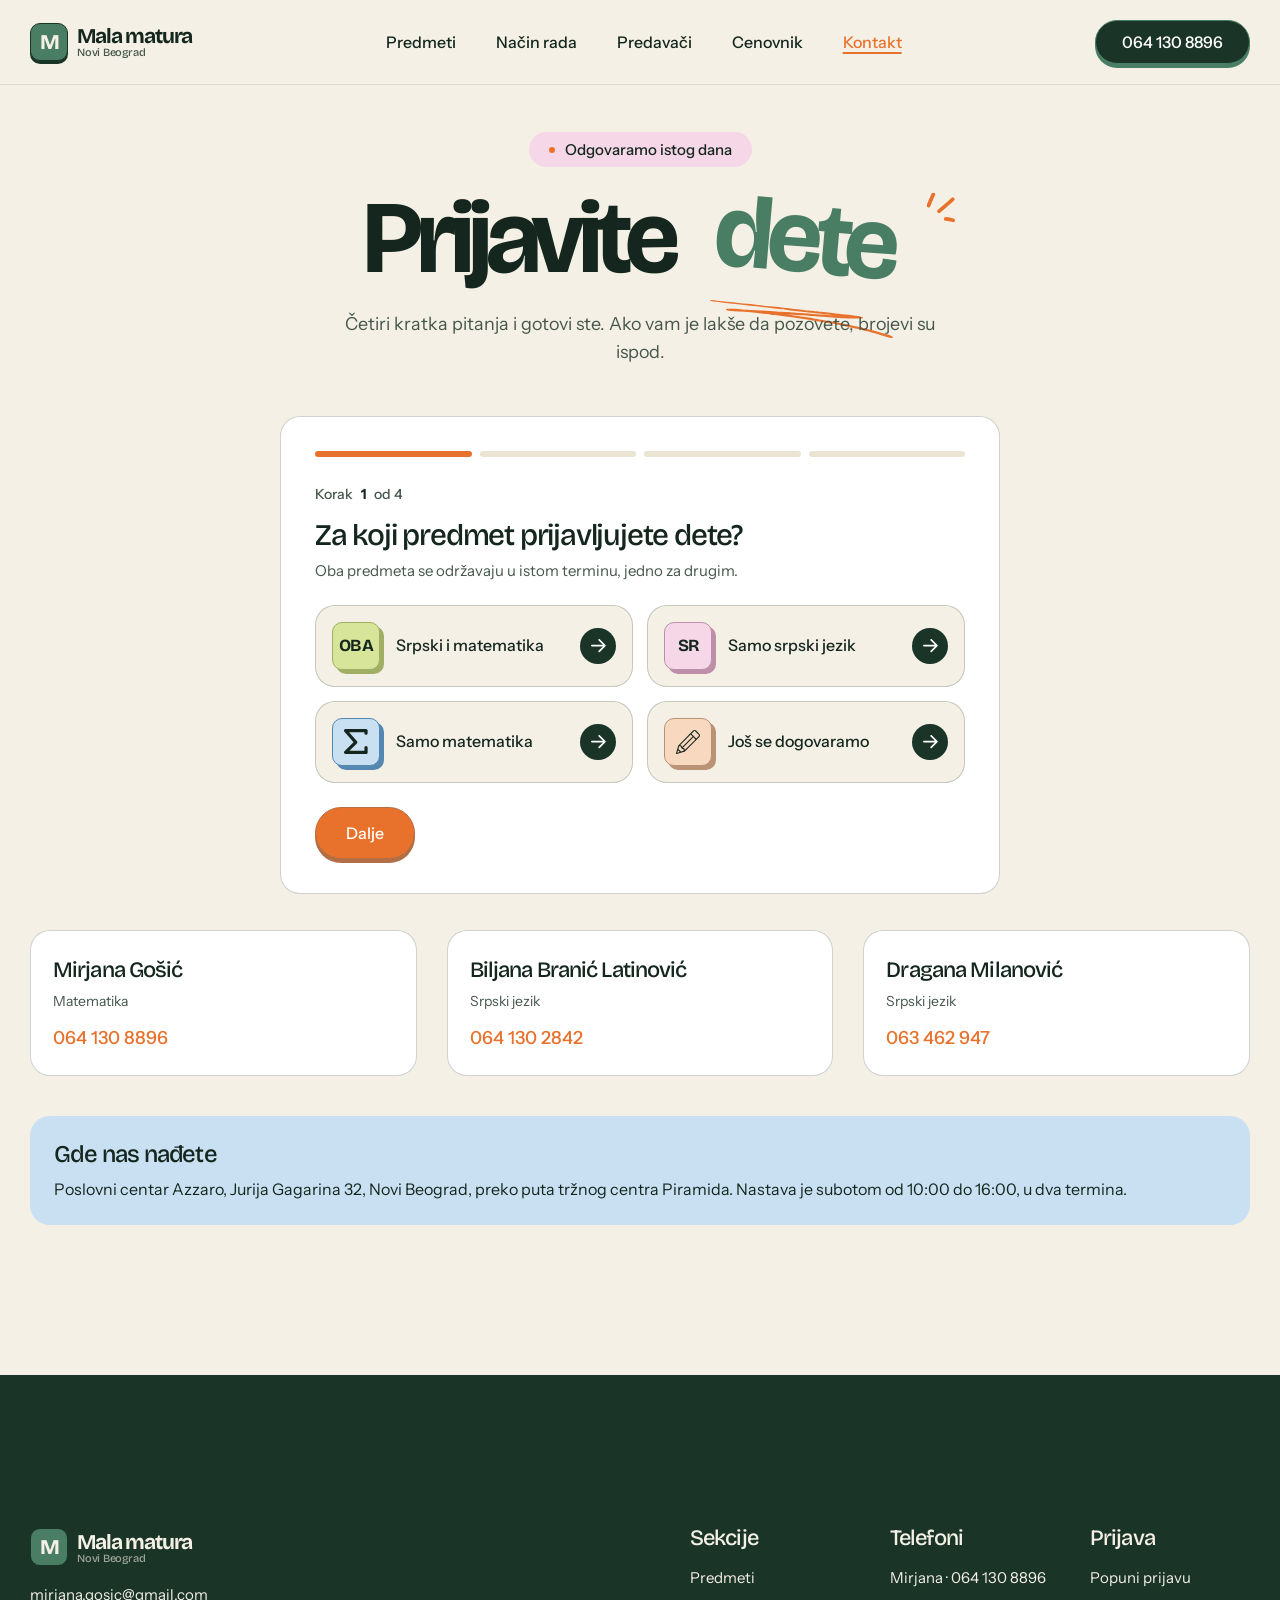
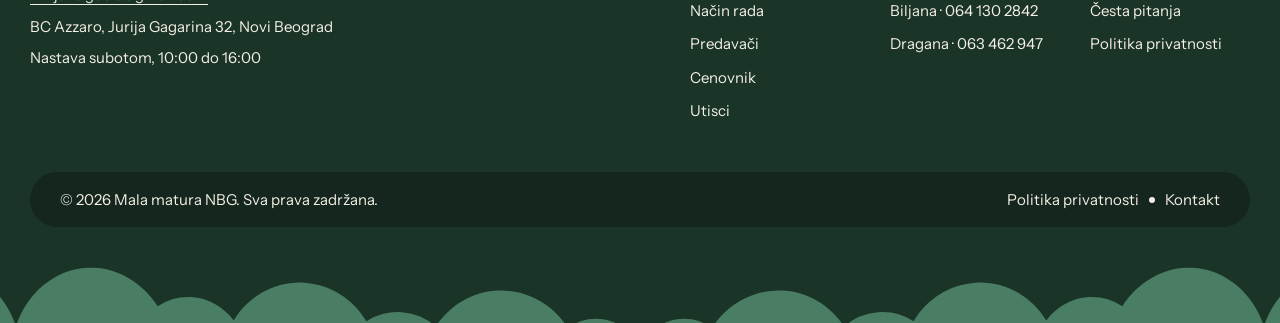
==== kontakt.html @ c83c28b4 "Sajt za pripremnu nastavu Mala matura NBG Pocetna, kontakt sa wizard prijavom i politika privatnosti" ====
<!DOCTYPE html>
<html lang="sr">
<head>
<meta charset="UTF-8">
<meta name="viewport" content="width=device-width, initial-scale=1.0">
<title>Prijava i kontakt | Mala matura NBG</title>
<meta name="description" content="Prijavite dete na pripremnu nastavu za malu maturu na Novom Beogradu. Popunite prijavu za dva minuta ili pozovite profesorke direktno na telefon.">
<link rel="canonical" href="https://malamaturanbg.rs/kontakt.html">
<link rel="preconnect" href="https://fonts.googleapis.com">
<link rel="preconnect" href="https://fonts.gstatic.com" crossorigin>
<link href="https://fonts.googleapis.com/css2?family=Bricolage+Grotesque:opsz,wght@12..96,400..800&family=Instrument+Sans:ital,wght@0,400..700;1,400..700&display=swap" rel="stylesheet">
<link rel="stylesheet" href="styles.css">
</head>
<body>

<a class="skip" href="#glavni">Preskoči na sadržaj</a>

<header class="nav is-solid" id="nav">
  <div class="container nav__inner">
    <a class="nav__logo" href="index.html" aria-label="Mala matura NBG, početna strana">
      <span class="nav__mark" aria-hidden="true">M</span>
      <span class="nav__word">Mala matura<span>Novi Beograd</span></span>
    </a>
    <nav class="nav__links" aria-label="Glavna navigacija">
      <a class="nav__link" href="index.html#predmeti">Predmeti</a>
      <a class="nav__link" href="index.html#nacin-rada">Način rada</a>
      <a class="nav__link" href="index.html#predavaci">Predavači</a>
      <a class="nav__link" href="index.html#cenovnik">Cenovnik</a>
      <a class="nav__link" href="kontakt.html" aria-current="page">Kontakt</a>
    </nav>
    <div class="nav__right">
      <a class="btn btn--dark btn--sm nav__cta" href="tel:+381641308896">064 130 8896</a>
      <button class="nav__burger" id="burger" aria-expanded="false" aria-controls="menu" aria-label="Otvori meni">
        <span></span><span></span>
      </button>
    </div>
  </div>
  <div class="nav__panel" id="menu">
    <a href="index.html#predmeti">Predmeti</a>
    <a href="index.html#nacin-rada">Način rada</a>
    <a href="index.html#predavaci">Predavači</a>
    <a href="index.html#cenovnik">Cenovnik</a>
    <a href="kontakt.html">Kontakt</a>
    <a class="btn btn--primary btn--block" href="tel:+381641308896">Pozovi 064 130 8896</a>
  </div>
</header>
<div class="nav__overlay" id="navOverlay"></div>

<main id="glavni">

<section class="page-head">
  <div class="container">
    <div class="stack gap-20" style="align-items:center;text-align:center">
      <span class="badge reveal"><span class="badge__dot" aria-hidden="true"></span>Odgovaramo istog dana</span>
      <h1 class="headline headline--center reveal" data-d="1">
        <span>Prijavite</span>
        <span class="hl">dete
          <img class="hl__line" src="images/brightpath/deco-underline-swoosh.svg" alt="" aria-hidden="true">
          <img class="hl__spark" src="images/brightpath/deco-sparkle.svg" alt="" aria-hidden="true">
        </span>
      </h1>
      <p class="lead reveal" data-d="2" style="max-width:52ch">Četiri kratka pitanja i gotovi ste. Ako vam je lakše da pozovete, brojevi su ispod.</p>
    </div>
  </div>
</section>

<section class="section" style="padding-top:30px">
  <div class="container">

    <!-- ============ WIZARD ============ -->
    <div class="wizard reveal" id="wizard">
      <div class="wizard__bar" id="wizardBar" role="progressbar" aria-valuemin="1" aria-valuemax="4" aria-valuenow="1" aria-label="Napredak prijave">
        <span class="wizard__dot is-done"></span>
        <span class="wizard__dot"></span>
        <span class="wizard__dot"></span>
        <span class="wizard__dot"></span>
      </div>

      <form id="prijava" novalidate>

        <!-- Korak 1 -->
        <div class="wizard__step is-active" data-step="1">
          <p class="wizard__count">Korak <b>1</b> od 4</p>
          <h2 class="h4 wizard__q">Za koji predmet prijavljujete dete?</h2>
          <p class="wizard__hint">Oba predmeta se održavaju u istom terminu, jedno za drugim.</p>
          <div class="choices">
            <button type="button" class="choice" data-name="predmet" data-value="Srpski i matematika">
              <span class="choice__ico choice__ico--lime" aria-hidden="true"><span class="choice__ico-txt">OBA</span></span>
              <span class="choice__label">Srpski i matematika</span>
              <span class="choice__go" aria-hidden="true"><img src="images/brightpath/icon-arrow-link.svg" alt=""></span>
            </button>
            <button type="button" class="choice" data-name="predmet" data-value="Samo srpski jezik">
              <span class="choice__ico choice__ico--pink" aria-hidden="true"><span class="choice__ico-txt">SR</span></span>
              <span class="choice__label">Samo srpski jezik</span>
              <span class="choice__go" aria-hidden="true"><img src="images/brightpath/icon-arrow-link.svg" alt=""></span>
            </button>
            <button type="button" class="choice" data-name="predmet" data-value="Samo matematika">
              <span class="choice__ico choice__ico--blue" aria-hidden="true"><img src="images/brightpath/icon-program-math.svg" alt=""></span>
              <span class="choice__label">Samo matematika</span>
              <span class="choice__go" aria-hidden="true"><img src="images/brightpath/icon-arrow-link.svg" alt=""></span>
            </button>
            <button type="button" class="choice" data-name="predmet" data-value="Još se dogovaramo">
              <span class="choice__ico choice__ico--peach" aria-hidden="true"><img src="images/brightpath/icon-level-1-starting.svg" alt=""></span>
              <span class="choice__label">Još se dogovaramo</span>
              <span class="choice__go" aria-hidden="true"><img src="images/brightpath/icon-arrow-link.svg" alt=""></span>
            </button>
          </div>
        </div>

        <!-- Korak 2 -->
        <div class="wizard__step" data-step="2">
          <p class="wizard__count">Korak <b>2</b> od 4</p>
          <h2 class="h4 wizard__q">Koji termin vam više odgovara?</h2>
          <p class="wizard__hint">Nastava je subotom u BC Azzaro, Jurija Gagarina 32.</p>
          <div class="choices">
            <button type="button" class="choice" data-name="termin" data-value="Grupa 1, 10:00 do 13:00">
              <span class="choice__ico choice__ico--blue" aria-hidden="true"><img src="images/brightpath/icon-level-1-starting.svg" alt=""></span>
              <span class="choice__label">Grupa 1, 10:00 do 13:00</span>
              <span class="choice__go" aria-hidden="true"><img src="images/brightpath/icon-arrow-link.svg" alt=""></span>
            </button>
            <button type="button" class="choice" data-name="termin" data-value="Grupa 2, 13:00 do 16:00">
              <span class="choice__ico choice__ico--lime" aria-hidden="true"><img src="images/brightpath/icon-level-2-catchingup.svg" alt=""></span>
              <span class="choice__label">Grupa 2, 13:00 do 16:00</span>
              <span class="choice__go" aria-hidden="true"><img src="images/brightpath/icon-arrow-link.svg" alt=""></span>
            </button>
            <button type="button" class="choice" data-name="termin" data-value="Svejedno nam je">
              <span class="choice__ico choice__ico--pink" aria-hidden="true"><img src="images/brightpath/icon-level-3-keepingpace.svg" alt=""></span>
              <span class="choice__label">Svejedno nam je</span>
              <span class="choice__go" aria-hidden="true"><img src="images/brightpath/icon-arrow-link.svg" alt=""></span>
            </button>
            <button type="button" class="choice" data-name="termin" data-value="Želimo da se dogovorimo">
              <span class="choice__ico choice__ico--peach" aria-hidden="true"><img src="images/brightpath/icon-badge-dot.svg" alt=""></span>
              <span class="choice__label">Želimo da se dogovorimo</span>
              <span class="choice__go" aria-hidden="true"><img src="images/brightpath/icon-arrow-link.svg" alt=""></span>
            </button>
          </div>
        </div>

        <!-- Korak 3 -->
        <div class="wizard__step" data-step="3">
          <p class="wizard__count">Korak <b>3</b> od 4</p>
          <h2 class="h4 wizard__q">Koju srednju školu dete cilja?</h2>
          <p class="wizard__hint">Ovo nam pomaže da procenimo koliko poena treba i kojim tempom da radimo.</p>
          <div class="choices">
            <button type="button" class="choice" data-name="cilj" data-value="Filološka ili Matematička gimnazija">
              <span class="choice__ico choice__ico--lime" aria-hidden="true"><img src="images/brightpath/icon-level-4-racingahead.svg" alt=""></span>
              <span class="choice__label">Filološka ili Matematička</span>
              <span class="choice__go" aria-hidden="true"><img src="images/brightpath/icon-arrow-link.svg" alt=""></span>
            </button>
            <button type="button" class="choice" data-name="cilj" data-value="Neka beogradska gimnazija">
              <span class="choice__ico choice__ico--blue" aria-hidden="true"><img src="images/brightpath/icon-level-3-keepingpace.svg" alt=""></span>
              <span class="choice__label">Beogradska gimnazija</span>
              <span class="choice__go" aria-hidden="true"><img src="images/brightpath/icon-arrow-link.svg" alt=""></span>
            </button>
            <button type="button" class="choice" data-name="cilj" data-value="Stručna srednja škola">
              <span class="choice__ico choice__ico--peach" aria-hidden="true"><img src="images/brightpath/icon-level-2-catchingup.svg" alt=""></span>
              <span class="choice__label">Stručna srednja škola</span>
              <span class="choice__go" aria-hidden="true"><img src="images/brightpath/icon-arrow-link.svg" alt=""></span>
            </button>
            <button type="button" class="choice" data-name="cilj" data-value="Još ne znamo">
              <span class="choice__ico choice__ico--pink" aria-hidden="true"><img src="images/brightpath/icon-level-1-starting.svg" alt=""></span>
              <span class="choice__label">Još ne znamo</span>
              <span class="choice__go" aria-hidden="true"><img src="images/brightpath/icon-arrow-link.svg" alt=""></span>
            </button>
          </div>
        </div>

        <!-- Korak 4 -->
        <div class="wizard__step" data-step="4">
          <p class="wizard__count">Korak <b>4</b> od 4</p>
          <h2 class="h4 wizard__q">Vaši podaci</h2>
          <p class="wizard__hint">Javljamo se istog dana, najčešće u toku prepodneva.</p>

          <div class="field" id="f-ime">
            <label for="ime">Ime i prezime roditelja</label>
            <input type="text" id="ime" name="ime" autocomplete="name" placeholder="Npr. Jelena Petrović">
            <span class="field__err">Upišite ime i prezime.</span>
          </div>

          <div class="field" id="f-telefon">
            <label for="telefon">Telefon</label>
            <input type="tel" id="telefon" name="telefon" autocomplete="tel" placeholder="Npr. 064 123 4567">
            <span class="field__err">Upišite broj telefona.</span>
          </div>

          <div class="field" id="f-email">
            <label for="email">Email</label>
            <input type="email" id="email" name="email" autocomplete="email" placeholder="Npr. jelena@primer.rs">
            <span class="field__err">Upišite ispravnu email adresu.</span>
          </div>

          <div class="field">
            <label for="poruka">Poruka (nije obavezno)</label>
            <textarea id="poruka" name="poruka" placeholder="Ime deteta, osnovna škola, pitanja koja imate"></textarea>
          </div>

          <p class="wizard__hint" style="margin:0">Podatke koristimo samo da vam odgovorimo. Više u <a href="privatnost.html" style="color:var(--orange)">politici privatnosti</a>.</p>
        </div>

        <div class="wizard__nav">
          <button type="button" class="wizard__back" id="wizardBack" hidden>&larr; Nazad</button>
          <button type="button" class="btn btn--primary" id="wizardNext">Dalje</button>
          <button type="submit" class="btn btn--primary" id="wizardSubmit" hidden>Pošalji prijavu</button>
        </div>

        <div class="form-alert" id="formAlert" role="alert"></div>
      </form>

      <div class="wizard__done" id="wizardDone" role="status">
        <div class="tick" aria-hidden="true">&#10003;</div>
        <h2 class="h4">Prijava je poslata</h2>
        <p style="max-width:42ch;margin:10px auto 22px">Hvala vam. Javljamo se na broj koji ste ostavili, najčešće isti dan. Ako vam treba brži odgovor, pozovite Mirjanu na 064 130 8896.</p>
        <a class="btn btn--white" href="index.html">Nazad na početnu</a>
      </div>
    </div>

    <!-- ============ TELEFONI ============ -->
    <div class="contact-cards">
      <a class="contact-card reveal" href="tel:+381641308896">
        <span class="contact-card__name">Mirjana Gošić</span>
        <span class="contact-card__role">Matematika</span>
        <span class="contact-card__tel">064 130 8896</span>
      </a>
      <a class="contact-card reveal" data-d="1" href="tel:+381641302842">
        <span class="contact-card__name">Biljana Branić Latinović</span>
        <span class="contact-card__role">Srpski jezik</span>
        <span class="contact-card__tel">064 130 2842</span>
      </a>
      <a class="contact-card reveal" data-d="2" href="tel:+38163462947">
        <span class="contact-card__name">Dragana Milanović</span>
        <span class="contact-card__role">Srpski jezik</span>
        <span class="contact-card__tel">063 462 947</span>
      </a>
    </div>

    <div class="map-note reveal">
      <h2 class="h5">Gde nas nađete</h2>
      <p style="color:var(--ink)">Poslovni centar Azzaro, Jurija Gagarina 32, Novi Beograd, preko puta tržnog centra Piramida. Nastava je subotom od 10:00 do 16:00, u dva termina.</p>
    </div>

  </div>
</section>

</main>

<footer class="footer">
  <div class="container">
    <div class="footer__grid">
      <div class="footer__brand">
        <a class="nav__logo" href="index.html">
          <span class="nav__mark" aria-hidden="true">M</span>
          <span class="nav__word">Mala matura<span>Novi Beograd</span></span>
        </a>
        <div class="footer__meta">
          <a href="mailto:mirjana.gosic@gmail.com">mirjana.gosic@gmail.com</a>
          <span>BC Azzaro, Jurija Gagarina 32, Novi Beograd</span>
          <span>Nastava subotom, 10:00 do 16:00</span>
        </div>
      </div>
      <div class="footer__cols">
        <div class="footer__col">
          <h3>Sekcije</h3>
          <ul>
            <li><a href="index.html#predmeti">Predmeti</a></li>
            <li><a href="index.html#nacin-rada">Način rada</a></li>
            <li><a href="index.html#predavaci">Predavači</a></li>
            <li><a href="index.html#cenovnik">Cenovnik</a></li>
            <li><a href="index.html#utisci">Utisci</a></li>
          </ul>
        </div>
        <div class="footer__col">
          <h3>Telefoni</h3>
          <ul>
            <li><a href="tel:+381641308896">Mirjana &middot; 064 130 8896</a></li>
            <li><a href="tel:+381641302842">Biljana &middot; 064 130 2842</a></li>
            <li><a href="tel:+38163462947">Dragana &middot; 063 462 947</a></li>
          </ul>
        </div>
        <div class="footer__col">
          <h3>Prijava</h3>
          <ul>
            <li><a href="kontakt.html">Popuni prijavu</a></li>
            <li><a href="index.html#pitanja">Česta pitanja</a></li>
            <li><a href="privatnost.html">Politika privatnosti</a></li>
          </ul>
        </div>
      </div>
    </div>
    <div class="footer__bottom">
      <span>&copy; 2026 Mala matura NBG. Sva prava zadržana.</span>
      <span class="footer__legal">
        <a href="privatnost.html">Politika privatnosti</a>
        <span class="footer__dot" aria-hidden="true"></span>
        <a href="kontakt.html">Kontakt</a>
      </span>
    </div>
  </div>
  <div class="edge edge--green footer__edge" aria-hidden="true"></div>
</footer>

<script src="main.js"></script>
</body>
</html>
---- styles.css ----
/* ============================================================
   Mala matura NBG - stilovi
   Dizajn sistem preuzet iz Brightpath (besplatan Framer templejt)
   ============================================================ */

:root{
  /* Paleta */
  --cream:#F4F0E5;
  --cream-2:#EAE4D3;
  --ink:#14261D;
  --ink-2:#1B3428;
  --muted:#45564B;
  --white:#FFFFFF;
  --orange:#E8722C;
  --orange-dark:#B26E45;
  --green:#497E64;
  --pink:#F6D7E8;
  --pink-dark:#BE8FA9;
  --blue:#C9E0F2;
  --blue-dark:#5488B2;
  --lime:#D6E59A;
  --lime-dark:#A0AF64;
  --peach:#F9D8C0;
  --peach-dark:#BA9275;
  --ink-10:rgba(20,38,29,.1);
  --ink-20:rgba(20,38,29,.2);
  --cream-20:rgba(244,240,229,.2);
  --cream-60:rgba(245,241,230,.6);

  /* Tipografija */
  --font-display:"Bricolage Grotesque","Bricolage Grotesque Placeholder",sans-serif;
  --font-body:"Instrument Sans","Instrument Sans Placeholder",sans-serif;

  /* Radijusi */
  --r-sm:10px;
  --r-md:20px;
  --r-pill:100px;

  /* Ritam */
  --section-y:80px;
  --container:1460px;
  --gutter:20px;
  --nav-h:74px;
}

@media (min-width:810px){ :root{ --section-y:100px; --gutter:30px; --nav-h:92px; } }
@media (min-width:1200px){ :root{ --section-y:150px; } }

/* ---------- Reset ---------- */
*,*::before,*::after{box-sizing:border-box}
/* `display` iz nasih pravila ne sme da pregazi hidden atribut */
[hidden]{display:none !important}
html{-webkit-text-size-adjust:100%;overflow-x:clip}
/* Smooth skrol vodi main.js (inercija, kao na inspo sajtu).
   Kada JS nije dostupan, pada nazad na nativni smooth. */
html:not(.js-lenis){scroll-behavior:smooth}
@media (prefers-reduced-motion:reduce){ html{scroll-behavior:auto} }
body{
  margin:0;
  background:var(--cream);
  color:var(--ink);
  font-family:var(--font-body);
  font-size:16px;
  line-height:1.55;
  -webkit-font-smoothing:antialiased;
  -moz-osx-font-smoothing:grayscale;
  overflow-x:hidden;
}
img{max-width:100%;display:block}
a{color:inherit}
h1,h2,h3,h4,h5,h6,p,figure{margin:0}
ul{margin:0;padding:0;list-style:none}
button{font:inherit;color:inherit;border:0;background:none;cursor:pointer}
input,textarea,select{font:inherit;color:inherit}
:focus-visible{outline:3px solid var(--orange);outline-offset:3px;border-radius:4px}

/* ---------- Tipografija ----------
   Veličine po tačkama preloma, iste kao na inspo sajtu:
   telefon do 809px, tablet 810 do 1199px, kompjuter od 1200px */
h1,.h1{
  font-family:var(--font-display);
  font-weight:700;font-size:50px;line-height:1;letter-spacing:-.06em;color:var(--ink);
}
h2,.h2{
  font-family:var(--font-display);
  font-weight:600;font-size:40px;line-height:1.1;letter-spacing:-.08em;color:var(--ink);
}
h3,.h3{
  font-family:var(--font-display);
  font-weight:500;font-size:30px;line-height:1.2;letter-spacing:-.08em;
}
h4,.h4{
  font-family:var(--font-display);
  font-weight:500;font-size:22px;line-height:1.2;letter-spacing:-.04em;
}
h5,.h5{
  font-family:var(--font-display);
  font-weight:500;font-size:20px;line-height:1.2;letter-spacing:-.04em;
}
h6,.h6{
  font-family:var(--font-display);
  font-weight:500;font-size:18px;line-height:1.2;letter-spacing:-.06em;
}
@media (min-width:810px){
  h1,.h1{font-size:62px}
  h2,.h2{font-size:50px}
  h3,.h3{font-size:32px}
  h4,.h4{font-size:24px}
  h5,.h5{font-size:22px}
  h6,.h6{font-size:20px}
}
@media (min-width:1200px){
  h1,.h1{font-size:103px}
  h2,.h2{font-size:82px}
  h3,.h3{font-size:46px}
  h4,.h4{font-size:30px}
  h5,.h5{font-size:24px}
  h6,.h6{font-size:20px}
}
p{color:var(--muted);line-height:1.55}
.lead{font-size:clamp(16px,1.4vw,18px)}
.muted{color:var(--muted)}
.on-dark,.on-dark p,.on-dark h1,.on-dark h2,.on-dark h3,.on-dark h4{color:var(--cream)}
.txt-center{text-align:center}

/* ---------- Layout ---------- */
.container{width:100%;max-width:var(--container);margin-inline:auto;padding-inline:var(--gutter)}
.container--narrow{max-width:1080px}
.section{padding-block:var(--section-y);position:relative;scroll-margin-top:calc(var(--nav-h) + 10px)}
.section--cream2{background:var(--cream-2)}
.section--blue{background:var(--blue);overflow:hidden}
.section--lime{background:var(--lime);overflow:hidden}
.stack{display:flex;flex-direction:column}
.gap-10{gap:10px}.gap-20{gap:20px}.gap-30{gap:30px}.gap-40{gap:40px}.gap-50{gap:50px}

/* ---------- Badge pill ---------- */
.badge{
  display:inline-flex;align-items:center;gap:10px;
  padding:6px 20px;border-radius:var(--r-pill);
  background:var(--pink);
  font-size:15px;font-weight:500;color:var(--ink);
}
.badge--white{background:var(--white)}
.badge--cream{background:var(--cream)}
/* Pilula se skuplja na sirinu teksta kada stoji u koloni levo poravnatoj */
.badge--start{align-self:flex-start;width:auto}
.badge__dot{width:6px;height:6px;border-radius:50%;background:var(--orange);flex:none}

/* ---------- Dugmad (pushable) ---------- */
.btn{
  display:inline-flex;align-items:center;justify-content:center;gap:10px;
  min-height:48px;padding:14px 30px;
  border-radius:var(--r-pill);
  font-size:16px;font-weight:500;line-height:1.4;
  text-decoration:none;
  border:1px solid transparent;
  transition:transform .18s cubic-bezier(.44,0,.56,1),
             box-shadow .18s cubic-bezier(.44,0,.56,1),
             background-color .3s cubic-bezier(.44,0,.56,1),
             color .3s cubic-bezier(.44,0,.56,1);
  will-change:transform;
}
.btn--primary{background:var(--orange);color:var(--white);border-color:var(--orange-dark);box-shadow:0 4px 0 0 var(--orange-dark)}
.btn--white{background:var(--cream);color:var(--ink);border-color:var(--ink-2);box-shadow:0 4px 0 0 var(--ink-2)}
.btn--dark{background:var(--ink-2);color:var(--white);border-color:var(--green);box-shadow:0 4px 0 0 var(--green)}
.btn--green{background:var(--green);color:var(--white);border-color:var(--ink);box-shadow:0 4px 0 0 var(--ink)}
.btn--soft{background:var(--cream-2);color:var(--ink);border-color:var(--ink-2);box-shadow:0 4px 0 0 var(--ink-2)}
.btn:hover{transform:translateY(2px)}
.btn--primary:hover{box-shadow:0 2px 0 0 var(--orange-dark)}
.btn--white:hover,.btn--soft:hover{box-shadow:0 2px 0 0 var(--ink-2)}
.btn--dark:hover{box-shadow:0 2px 0 0 var(--green)}
.btn--green:hover{box-shadow:0 2px 0 0 var(--ink)}
.btn:active{transform:translateY(4px)}
.btn--block{width:100%}
.btn[disabled]{opacity:.55;pointer-events:none}
.btn--sm{min-height:44px;padding:10px 26px}

/* Tekstualni link sa strelicom */
.link-arrow{
  display:inline-flex;align-items:center;gap:6px;
  text-decoration:none;color:var(--muted);
  font-family:var(--font-display);font-weight:500;font-size:20px;letter-spacing:-.05em;
  position:relative;padding-bottom:2px;
}
.link-arrow::after{
  content:"";position:absolute;left:0;right:0;bottom:0;height:1px;background:currentColor;
  transform-origin:left;transform:scaleX(1);transition:transform .35s cubic-bezier(.44,0,.56,1);
}
.link-arrow:hover::after{transform:scaleX(0);transform-origin:right}
.link-arrow img{width:14px;transition:transform .35s cubic-bezier(.44,0,.56,1)}
.link-arrow:hover img{transform:translateX(4px)}

/* ---------- Akcentna (iskrivljena) rec ---------- */
.hl{
  display:inline-block;position:relative;
  color:var(--green);
  transform:rotate(5deg);
  margin-inline:.14em;
  padding-right:.08em;
}
.hl__line{
  position:absolute;left:0;bottom:-.44em;width:100%;height:auto;pointer-events:none;
}
.hl__spark{
  position:absolute;right:-.5em;top:-.06em;width:.3em;height:auto;pointer-events:none;
}
.headline{display:flex;flex-wrap:wrap;align-items:baseline;gap:0 .26em}
.headline--center{justify-content:center;text-align:center}

/* ---------- Nav ---------- */
.nav{
  position:fixed;top:0;left:0;right:0;z-index:60;
  background:transparent;
  transition:background-color .3s ease,box-shadow .3s ease;
}
.nav.is-solid{background:var(--cream);box-shadow:0 1px 0 var(--ink-10)}
.nav__inner{
  display:flex;align-items:center;justify-content:space-between;gap:20px;
  padding-block:14px;
}
.nav__logo{display:inline-flex;align-items:center;gap:9px;text-decoration:none;min-height:44px}
.nav__mark{
  width:34px;height:34px;border-radius:var(--r-sm);
  background:var(--green);color:var(--cream);
  display:grid;place-items:center;
  font-family:var(--font-display);font-weight:800;font-size:19px;letter-spacing:-.06em;
  border:1px solid var(--ink-2);box-shadow:0 3px 0 0 var(--ink-2);
}
.nav__word{font-family:var(--font-display);font-weight:700;font-size:19px;letter-spacing:-.055em;line-height:1.05;color:var(--ink)}
.nav__word span{display:block;font-size:11px;font-weight:500;letter-spacing:-.02em;color:var(--muted)}
.nav__links{display:none}
.nav__link{
  text-decoration:none;font-size:16px;font-weight:500;color:var(--ink);
  text-underline-offset:4px;text-decoration-thickness:2px;
  transition:color .4s cubic-bezier(.44,0,.56,1),text-decoration-color .4s cubic-bezier(.44,0,.56,1);
  text-decoration-line:underline;text-decoration-color:transparent;
}
.nav__link:hover,.nav__link[aria-current="page"]{color:var(--orange);text-decoration-color:var(--orange)}
.nav__right{display:flex;align-items:center;gap:14px}
.nav__cta{display:none}
.nav__burger{
  width:44px;height:44px;border-radius:50%;flex:none;
  background:var(--ink-2);border:1px solid var(--green);box-shadow:0 3px 0 0 var(--green);
  display:flex;flex-direction:column;align-items:center;justify-content:center;gap:6px;
  transition:transform .18s ease,box-shadow .18s ease;
}
.nav__burger:hover{transform:translateY(2px);box-shadow:0 1px 0 0 var(--green)}
.nav__burger span{display:block;width:18px;height:2px;border-radius:2px;background:var(--white);transition:transform .3s cubic-bezier(.44,0,.56,1),opacity .2s ease}
.nav__burger[aria-expanded="true"] span:first-child{transform:translateY(4px) rotate(45deg)}
.nav__burger[aria-expanded="true"] span:last-child{transform:translateY(-4px) rotate(-45deg)}
.nav__panel{
  position:absolute;left:0;right:0;top:100%;
  background:var(--cream);border-top:1px solid var(--ink-10);
  padding:18px var(--gutter) 26px;
  display:flex;flex-direction:column;gap:4px;
  transform:translateY(-8px);opacity:0;visibility:hidden;pointer-events:none;
  transition:opacity .25s ease,transform .25s ease,visibility .25s;
  box-shadow:0 18px 30px -22px rgba(20,38,29,.5);
}
.nav__panel.is-open{opacity:1;visibility:visible;transform:translateY(0);pointer-events:auto}
.nav__panel a{
  display:flex;align-items:center;min-height:48px;
  text-decoration:none;font-size:18px;font-weight:500;color:var(--ink);
  border-bottom:1px solid var(--ink-10);
}
.nav__panel a:last-of-type{border-bottom:0}
.nav__panel .btn{margin-top:14px}
.nav__overlay{
  position:fixed;inset:0;background:rgba(20,38,29,.5);
  opacity:0;visibility:hidden;transition:opacity .25s ease,visibility .25s;z-index:50;
}
.nav__overlay.is-open{opacity:1;visibility:visible}
@media (min-width:1200px){
  .nav__inner{padding-block:20px}
  .nav__links{display:flex;align-items:center;gap:40px}
  .nav__cta{display:inline-flex}
  .nav__burger{display:none}
  .nav__panel{display:none}
  .nav__mark{width:38px;height:38px;font-size:21px}
  .nav__word{font-size:21px}
}

/* ---------- Hero ---------- */
.hero{padding-top:calc(var(--nav-h) + 26px);position:relative;overflow:hidden}
.hero__head{display:flex;flex-direction:column;align-items:center;gap:12px;text-align:center}
.hero__buttons{display:flex;flex-wrap:wrap;justify-content:center;gap:20px;margin-top:26px}
.hero__collage{
  margin-top:40px;
  display:grid;grid-template-columns:repeat(2,1fr);gap:24px;align-items:center;justify-items:center;
  position:relative;
}
.hero__fig{position:relative;border-radius:var(--r-md);min-width:0}
.hero__fig img{border-radius:var(--r-md);width:100%;height:auto;object-fit:cover}
.hero__fig--main{grid-column:span 2;max-width:240px;transform:rotate(-4deg)}
.hero__fig--left{max-width:150px;transform:rotate(-5deg);justify-self:center}
.hero__fig--right{max-width:150px;transform:rotate(5deg);justify-self:center}
.hero__deco{display:none;position:absolute;width:74px;height:auto;pointer-events:none;user-select:none}
.hero__deco--a{left:-34px;bottom:14px}
.hero__deco--b{right:-30px;top:-28px;transform:rotate(4deg)}

/* Ticker prolazi IZA slika, kao na inspo sajtu */
.hero__media{position:relative}
.hero__collage{position:relative;z-index:2}
.hero__ticker{
  position:absolute;top:50%;left:-8%;right:-8%;z-index:0;
  transform:translateY(-50%) rotate(-4deg);
  pointer-events:none;user-select:none;
}

.hero__fig--main{order:-1}

@media (min-width:810px){
  .hero__deco{display:block}
  .hero__collage{grid-template-columns:1fr 1.6fr 1fr;gap:30px;margin-top:60px;align-items:center}
  .hero__fig--main{grid-column:auto;max-width:370px;order:0}
  .hero__fig--left{max-width:180px;justify-self:start;margin-top:90px}
  .hero__fig--right{max-width:180px;justify-self:end;margin-bottom:90px}
}
@media (min-width:1200px){
  .hero{padding-top:calc(var(--nav-h) + 54px)}
  .hero__collage{margin-top:40px}
}

/* Ticker (vijugava traka sa tekstom) */
.ticker{width:100%}
.ticker svg{display:block;width:100%;height:auto;overflow:visible}
.ticker__band{fill:none;stroke:var(--green);stroke-width:38;stroke-linecap:round;stroke-linejoin:round}
.ticker text{
  font-family:var(--font-display);font-size:19px;font-weight:500;letter-spacing:.5px;
  fill:var(--cream);
}
@media (max-width:809.98px){
  .ticker__band{stroke-width:46}
  .ticker text{font-size:23px}
}

/* Traka sa cik-cak ivicom */
.edge{height:56px;width:100%;background-repeat:repeat-x;background-position:center top;background-size:1248px auto}
.edge--cream2{background-image:url("images/brightpath/deco-edge-gray.svg")}
.edge--green{background-image:url("images/brightpath/deco-edge-green.svg")}

/* ---------- Sekcijski naslov ---------- */
.sec-head{display:flex;flex-direction:column;gap:20px}
@media (min-width:810px){
  .sec-head--row{flex-direction:row;align-items:center;justify-content:space-between;gap:30px}
}

/* ---------- Predmeti ---------- */
.subjects{display:grid;gap:20px;margin-top:40px}
@media (min-width:810px){ .subjects{grid-template-columns:1fr 1fr;gap:30px} }
.subject{
  display:grid;gap:22px;padding:20px;border-radius:16px;
  text-decoration:none;color:var(--ink);
  transition:transform .3s cubic-bezier(.44,0,.56,1);
}
.subject:hover{transform:translateY(-6px)}
.subject--blue{background:var(--blue)}
.subject--pink{background:var(--pink)}
.subject__icon{
  width:72px;aspect-ratio:1;border-radius:14px;
  padding:2px 0 0 2px;
}
.subject--blue .subject__icon{background:var(--blue-dark)}
.subject--pink .subject__icon{background:var(--pink-dark)}
.subject__icon-bg{
  width:66px;aspect-ratio:1;border-radius:12px;display:grid;place-items:center;
}
.subject--blue .subject__icon-bg{background:var(--blue)}
.subject--pink .subject__icon-bg{background:var(--pink)}
.subject__icon-bg img{width:32px;height:auto}
.subject__icon-txt{
  font-family:var(--font-display);font-weight:700;font-size:26px;
  letter-spacing:-.05em;line-height:1;color:var(--ink);
}
.subject__media{border-radius:var(--r-sm);overflow:hidden}
.subject__media img{width:100%;aspect-ratio:1.53;object-fit:cover;transition:transform .5s cubic-bezier(.44,0,.56,1)}
.subject:hover .subject__media img{transform:scale(1.05)}
/* Na telefonu slika ide iznad teksta, kao na inspo sajtu */
.subject__media{order:0}
.subject > div:first-child{order:1}
@media (min-width:1200px){
  .subject__media{order:1}
  .subject > div:first-child{order:0}
}
.subject__body{display:flex;flex-direction:column;gap:6px;padding-top:14px}
.subject__meta{display:flex;flex-wrap:wrap;gap:8px;margin-top:12px}
.chip{
  display:inline-flex;align-items:center;
  padding:6px 14px;border-radius:var(--r-pill);
  background:var(--cream);font-size:14px;font-weight:500;color:var(--ink);
}
@media (min-width:1200px){
  .subject{grid-template-columns:1fr 1fr;gap:30px;align-items:start}
  .subject__body{padding-top:40px}
}

/* ---------- Rezultati ---------- */
.stats{display:grid;gap:30px;margin-top:40px}
@media (min-width:1200px){ .stats{grid-template-columns:1fr 1fr;gap:0} }
.stats__panel{
  background:var(--ink-2);border-radius:var(--r-md);
  padding:20px;display:flex;flex-direction:column;gap:30px;
}
.stat{
  display:flex;align-items:center;justify-content:space-between;gap:20px;
  padding-bottom:6px;border-bottom:1px solid rgba(255,255,255,.1);
}
.stat__num{
  font-family:var(--font-display);font-weight:600;
  font-size:clamp(34px,6vw,62px);line-height:1;letter-spacing:-.07em;color:var(--cream);
}
.stat__label{font-size:15px;color:var(--cream);text-align:right;max-width:16ch}
.stat--flip{flex-direction:row-reverse}
.stat--flip .stat__label{text-align:left}
.stats__note{
  display:flex;align-items:center;gap:14px;
  background:var(--ink);border-radius:50px;padding:12px 20px;max-width:440px;
}
.stats__note p{color:var(--cream);font-size:15px;margin:0}
.stats__figure{border-radius:var(--r-md);overflow:hidden;transform:rotate(5deg);position:relative;z-index:0}
.stats__figure img{width:100%;height:100%;object-fit:cover;min-height:260px}
@media (min-width:810px){ .stats__panel{padding:30px;gap:50px} }
@media (min-width:1200px){
  .stats{align-items:center}
  .stats__panel{padding:40px;gap:80px;position:relative;z-index:2}
  /* Slika ide iza zelene kartice, kao na inspo sajtu */
  .stats__figure{margin-left:-90px;margin-top:-30px;margin-bottom:-50px}
}

/* ---------- Nacin rada ---------- */
.how{display:grid;gap:40px;align-items:start}
@media (min-width:1200px){ .how{grid-template-columns:1fr 1fr;gap:100px} }
.how__media{border-radius:var(--r-md);overflow:hidden;margin-top:30px}
.how__media img{width:100%;aspect-ratio:1.78;object-fit:cover}
.steps{display:flex;flex-direction:column;gap:24px}
.step{
  display:flex;gap:20px;padding:20px;
  background:var(--white);border:1px solid var(--ink-20);border-radius:var(--r-md);
}
.step:nth-child(odd){transform:rotate(-2deg)}
.step:nth-child(even){transform:rotate(2deg)}
.step__num{
  flex:none;align-self:flex-start;
  width:40px;height:40px;border-radius:var(--r-sm);
  display:grid;place-items:center;
  font-size:15px;font-weight:500;
}
.step:nth-child(1) .step__num{background:var(--blue);border:1px solid var(--blue-dark);box-shadow:4px 4px 0 0 var(--blue-dark)}
.step:nth-child(2) .step__num{background:var(--lime);border:1px solid var(--lime-dark);box-shadow:4px 4px 0 0 var(--lime-dark)}
.step:nth-child(3) .step__num{background:var(--pink);border:1px solid var(--pink-dark);box-shadow:4px 4px 0 0 var(--pink-dark)}
.step:nth-child(4) .step__num{background:var(--peach);border:1px solid var(--peach-dark);box-shadow:4px 4px 0 0 var(--peach-dark)}
.step__body{display:flex;flex-direction:column;gap:6px}
.step__top{display:flex;flex-wrap:wrap;align-items:center;gap:6px}
.step__tag{font-style:italic;font-size:15px;color:var(--muted)}
@media (min-width:810px){ .step{padding:30px;gap:30px} .step__num{width:48px;height:48px} }

.facts{
  background:var(--pink);border-radius:var(--r-md);
  padding:20px;display:grid;gap:20px;margin-top:30px;
}
@media (min-width:810px){ .facts{grid-template-columns:1fr 1fr;padding:30px;gap:30px} }
@media (min-width:1200px){ .facts{grid-template-columns:repeat(4,1fr);padding:30px 50px} }
.fact{display:flex;gap:10px}
.fact img{width:18px;height:18px;flex:none;margin-top:3px}
.fact h3{font-family:var(--font-display);font-weight:500;font-size:19px;letter-spacing:-.05em;line-height:1.2}
.fact p{font-size:15px;margin-top:4px}

/* ---------- Predavaci ---------- */
.team{display:grid;gap:20px;margin-top:40px}
@media (min-width:810px){ .team{grid-template-columns:repeat(2,1fr);gap:30px} }
@media (min-width:1200px){ .team{grid-template-columns:repeat(3,1fr)} }
.teacher{
  border-radius:var(--r-md);padding:20px 10px;
  display:flex;flex-direction:column;
}
.teacher--green{background:var(--green)}
.teacher--lime{background:var(--lime)}
.teacher--pink{background:var(--pink)}
.teacher__head{padding-inline:10px;display:flex;flex-direction:column;gap:4px}
.teacher--green .teacher__head h3,.teacher--green .teacher__head p{color:var(--cream)}
.teacher__role{font-size:15px}
.teacher__photo{
  margin-top:20px;border-radius:var(--r-sm);overflow:hidden;background:var(--cream);
  aspect-ratio:1.04;display:grid;place-items:center;
}
.teacher__photo img{width:100%;height:100%;object-fit:cover}
.teacher__ph{
  width:100%;height:100%;display:grid;place-items:center;text-align:center;
  padding:20px;font-size:14px;color:var(--muted);background:var(--cream);line-height:1.4;
}
.teacher__note{padding:20px 10px 0;text-align:right;font-size:15px}
.teacher--green .teacher__note{color:var(--cream)}

/* ---------- Informacije ---------- */
.info{display:grid;gap:30px;align-items:center}
@media (min-width:1200px){ .info{grid-template-columns:.9fr 1.1fr;gap:80px} }
.info__media{border-radius:var(--r-md);overflow:hidden}
.info__media img{width:100%;height:100%;object-fit:cover;aspect-ratio:1.3}
.info__list{display:flex;flex-wrap:wrap;gap:12px;margin-top:6px}
/* Sekcija je krem, pa pilule dobijaju belu podlogu da se vide */
.info__list .chip{
  background:var(--white);border:1px solid var(--ink-20);
  box-shadow:0 3px 0 0 var(--ink-10);
  padding:10px 18px;font-size:15px;
}

/* ---------- Utisci ---------- */
.quotes{display:grid;gap:30px;margin-top:40px}
@media (min-width:810px){ .quotes{grid-template-columns:1fr 1fr;gap:40px} }
@media (min-width:1200px){ .quotes{grid-template-columns:repeat(3,1fr);gap:30px 70px;padding-inline:40px} }
.quote{padding-top:30px;position:relative}
.quote:nth-child(1){transform:rotate(2deg)}
.quote:nth-child(3){transform:rotate(-2deg)}
.quote__star{position:absolute;top:0;left:0;width:50px;height:auto;transform:rotate(-6deg);z-index:1}
.quote__card{
  border-radius:var(--r-md);padding:40px 30px 30px;
  display:flex;flex-direction:column;gap:40px;height:100%;
  transition:transform .3s cubic-bezier(.44,0,.56,1);
}
.quote:hover .quote__card{transform:translateY(-6px)}
.quote:nth-child(1) .quote__card{background:var(--blue)}
.quote:nth-child(2) .quote__card{background:var(--pink)}
.quote:nth-child(3) .quote__card{background:var(--peach)}
.quote__text{font-family:var(--font-display);font-weight:500;font-size:22px;line-height:1.2;letter-spacing:-.04em;color:var(--ink)}
.quote__foot{display:flex;align-items:center;gap:16px;margin-top:auto}
.quote__score{
  width:56px;aspect-ratio:1;border-radius:50%;flex:none;
  display:grid;place-items:center;background:var(--cream);
  font-family:var(--font-display);font-weight:700;font-size:17px;letter-spacing:-.04em;
}
.quote__who h4{font-family:var(--font-display);font-weight:500;font-size:19px;letter-spacing:-.05em}
.quote__who p{font-size:14px}
.proof{
  display:inline-flex;align-items:center;gap:10px;margin-top:40px;
  padding:16px 20px;border-radius:var(--r-pill);
  background:var(--lime);border:1px solid var(--lime-dark);box-shadow:0 4px 0 0 var(--lime-dark);
}
.proof img{height:13px;width:auto}
.proof p{color:var(--ink);font-weight:500;margin:0}

/* Galerija poruka roditelja sa strelicama */
.slider{margin-top:40px}
.slider__viewport{
  overflow-x:auto;overflow-y:hidden;
  scroll-snap-type:x mandatory;
  scroll-behavior:smooth;
  -webkit-overflow-scrolling:touch;
  scrollbar-width:none;
  padding-bottom:4px;
}
.slider__viewport::-webkit-scrollbar{display:none}
.slider__track{display:flex;gap:16px;padding:0;margin:0;list-style:none}
/* Telefon: jedna poruka u kadru, sledeca proviruje */
.slider__slide{
  flex:0 0 auto;width:76%;max-width:300px;scroll-snap-align:center;
  border-radius:var(--r-sm);overflow:hidden;
  border:1px solid var(--ink-10);background:var(--white);
}
.slider__slide img{width:100%;height:auto;display:block}
/* Tablet: dve */
@media (min-width:600px){
  .slider__slide{width:calc(50% - 8px);max-width:none;scroll-snap-align:start}
}
/* Kompjuter: tri */
@media (min-width:1024px){
  .slider__track{gap:20px}
  .slider__slide{width:calc((100% - 40px) / 3)}
}
.slider__ctrl{display:flex;align-items:center;justify-content:center;gap:18px;margin-top:24px}
.slider__arrow{
  width:48px;height:48px;border-radius:50%;flex:none;
  display:grid;place-items:center;
  background:var(--ink-2);border:1px solid var(--ink);
  box-shadow:0 4px 0 0 var(--ink);
  transition:transform .18s cubic-bezier(.44,0,.56,1),box-shadow .18s cubic-bezier(.44,0,.56,1),opacity .25s ease;
}
.slider__arrow img{width:18px;height:auto;filter:brightness(0) invert(1)}
.slider__arrow--prev img{transform:rotate(180deg)}
.slider__arrow:hover{transform:translateY(2px);box-shadow:0 2px 0 0 var(--ink)}
.slider__arrow:active{transform:translateY(4px);box-shadow:0 0 0 0 var(--ink)}
.slider__arrow[disabled]{opacity:.35;pointer-events:none}
.slider__dots{display:flex;align-items:center;gap:7px}
.slider__dot{
  width:8px;height:8px;border-radius:50%;padding:0;
  background:var(--ink-20);
  transition:background-color .3s ease,width .3s ease;
}
.slider__dot.is-active{background:var(--ink);width:22px;border-radius:var(--r-pill)}

/* ---------- Cenovnik ---------- */
.plans{display:grid;gap:30px;margin-top:40px}
@media (min-width:810px){ .plans{grid-template-columns:repeat(2,1fr)} }
@media (min-width:1200px){ .plans{grid-template-columns:repeat(3,1fr)} }
.plan{
  border:1px solid var(--ink-10);border-radius:var(--r-md);
  background:var(--cream);padding:20px;
  display:flex;flex-direction:column;gap:24px;
}
.plan--hot{background:var(--ink-2);order:-1}
@media (min-width:810px){ .plan--hot{grid-column:span 2} }
@media (min-width:1200px){ .plan{padding:30px} .plan--hot{order:0;grid-column:auto} }
.plan__head{display:flex;flex-direction:column;gap:10px}
.plan__title{display:flex;align-items:center;gap:10px;flex-wrap:wrap}
.plan--hot .plan__title h3,.plan--hot .plan__price,.plan--hot .plan__desc,.plan--hot .plan__unit{color:var(--cream)}
.plan__price-row{display:flex;flex-wrap:wrap;align-items:flex-end;gap:4px 8px}
.plan__price{
  font-family:var(--font-display);font-weight:700;
  font-size:clamp(30px,4.4vw,46px);line-height:1.1;letter-spacing:-.04em;color:var(--ink);
}
.plan__unit{font-size:15px;color:var(--muted);padding-bottom:6px}
.plan__desc{font-size:15px}
.plan__rule{height:1px;background:var(--ink-20);width:100%}
.plan--hot .plan__rule{background:var(--cream-20)}
.plan__list{display:flex;flex-direction:column;gap:12px}
.plan__list li{display:flex;align-items:flex-start;gap:8px;font-size:15px;color:var(--muted)}
.plan--hot .plan__list li{color:var(--cream)}
.plan__list img{width:16px;height:16px;margin-top:3px;flex:none}
.plan__foot{margin-top:auto;padding-top:16px}
.plan__badge{
  display:inline-flex;padding:6px 20px;border-radius:50px;
  background:var(--orange);color:var(--cream);font-size:14px;font-weight:500;
}
.pay-note{margin-top:26px;font-size:15px;max-width:60ch}

/* ---------- FAQ ---------- */
.faq{display:flex;flex-direction:column;gap:16px;max-width:800px;margin:40px auto 0}
.faq__item{
  background:var(--white);border:1px solid var(--ink-20);border-radius:var(--r-md);
  overflow:hidden;
}
.faq__q{
  width:100%;display:flex;align-items:center;justify-content:space-between;gap:14px;
  padding:18px 20px;text-align:left;min-height:64px;
}
.faq__q span{
  font-family:var(--font-display);font-weight:500;font-size:clamp(18px,2vw,24px);
  letter-spacing:-.04em;line-height:1.2;color:var(--ink);
}
.faq__icon{
  flex:none;width:38px;aspect-ratio:1;border-radius:var(--r-sm);position:relative;
  background:var(--blue);border:1px solid var(--blue-dark);box-shadow:3px 3px 0 0 var(--blue-dark);
  transition:background-color .3s ease,border-color .3s ease,box-shadow .3s ease;
}
.faq__icon::before,.faq__icon::after{
  content:"";position:absolute;left:50%;top:50%;background:var(--ink);border-radius:2px;
  transition:transform .35s cubic-bezier(.44,0,.56,1);
}
.faq__icon::before{width:16px;height:2px;transform:translate(-50%,-50%)}
.faq__icon::after{width:2px;height:16px;transform:translate(-50%,-50%)}
.faq__item.is-open .faq__icon{background:var(--lime);border-color:var(--lime-dark);box-shadow:3px 3px 0 0 var(--lime-dark)}
.faq__item.is-open .faq__icon::after{transform:translate(-50%,-50%) rotate(90deg)}
.faq__a{
  display:grid;grid-template-rows:0fr;
  transition:grid-template-rows .38s cubic-bezier(.44,0,.56,1);
}
.faq__item.is-open .faq__a{grid-template-rows:1fr}
.faq__a-inner{overflow:hidden}
.faq__a p{padding:0 20px 22px;max-width:640px}

/* ---------- CTA blok ---------- */
.cta{
  position:relative;overflow:hidden;background:var(--cream-2);
  padding-block:calc(var(--section-y) + 20px);
}
.cta__inner{position:relative;z-index:2;display:flex;flex-direction:column;align-items:center;gap:26px;text-align:center}
.cta__buttons{display:flex;flex-wrap:wrap;justify-content:center;gap:20px}
.cta__decor{position:absolute;inset:0;pointer-events:none;user-select:none;z-index:0}
.cta__decor img{position:absolute;bottom:0;height:auto}
/* Levi oblik je ogledalo, da ravna ivica nalegne na levu ivicu ekrana */
.cta__blob-l{left:0;width:200px;transform:scaleX(-1)}
.cta__blob-r{right:0;width:170px}
.cta__book{left:8%;bottom:auto;top:14%;width:90px;transform:rotate(-8deg)}
@media (min-width:810px){
  .cta__blob-l{width:380px}
  .cta__blob-r{width:320px}
  .cta__book{width:120px;left:14%}
}
@media (min-width:1200px){
  .cta__blob-l{width:540px}
  .cta__blob-r{width:450px}
  .cta__book{left:19%;width:140px}
}

/* ---------- Footer ---------- */
.footer{background:var(--ink-2);color:var(--cream);padding-top:var(--section-y);position:relative;overflow:hidden}
.footer a{color:var(--cream);text-decoration:none;transition:color .4s cubic-bezier(.44,0,.56,1)}
.footer a:hover{color:var(--orange)}
.footer__grid{display:flex;flex-direction:column;gap:40px}
@media (min-width:1200px){ .footer__grid{flex-direction:row;justify-content:space-between;gap:60px} }
.footer__brand{display:flex;flex-direction:column;gap:14px;max-width:340px}
.footer__brand .nav__word{color:var(--cream)}
.footer__brand .nav__word span{color:var(--cream-60)}
.footer__meta{display:flex;flex-direction:column;gap:8px;font-size:15px;color:var(--cream)}
.footer__meta a{text-decoration:underline;text-underline-offset:4px;text-decoration-thickness:1px}
.footer__cols{display:flex;flex-wrap:wrap;gap:40px}
.footer__col{display:flex;flex-direction:column;gap:14px;min-width:160px}
.footer__col h3{font-family:var(--font-display);font-weight:500;font-size:22px;letter-spacing:-.04em;color:var(--cream)}
.footer__col ul{display:flex;flex-direction:column;gap:2px;font-size:15px}
.footer__col ul a{display:inline-flex;align-items:center;min-height:44px}
.footer__meta a,.footer__legal a{display:inline-flex;align-items:center;min-height:44px}
@media (min-width:1200px){
  .footer__col ul{gap:10px}
  .footer__col ul a,.footer__meta a,.footer__legal a{min-height:0}
}
.footer__bottom{
  margin-top:50px;background:var(--ink);border-radius:var(--r-md);
  padding:20px;display:flex;flex-direction:column;align-items:center;gap:16px;text-align:center;font-size:15px;
}
.footer__legal{display:flex;align-items:center;gap:10px}
.footer__dot{width:6px;height:6px;border-radius:50%;background:var(--cream);flex:none}
.footer__edge{margin-top:40px}
@media (min-width:1200px){
  .footer__bottom{flex-direction:row;justify-content:space-between;text-align:left;border-radius:var(--r-pill);padding:16px 30px}
}

/* ---------- Wizard forma ---------- */
.wizard{
  background:var(--white);border:1px solid var(--ink-20);border-radius:var(--r-md);
  padding:20px;max-width:720px;margin-inline:auto;
}
@media (min-width:810px){ .wizard{padding:34px} }
.wizard__bar{display:flex;gap:8px;margin-bottom:24px}
.wizard__dot{
  height:6px;flex:1;border-radius:var(--r-pill);background:var(--cream-2);
  transition:background-color .35s cubic-bezier(.44,0,.56,1);
}
.wizard__dot.is-done{background:var(--orange)}
.wizard__step{display:none}
.wizard__step.is-active{display:block;animation:stepIn .35s cubic-bezier(.44,0,.56,1) both}
@keyframes stepIn{from{opacity:0;transform:translateY(14px)}to{opacity:1;transform:none}}
.wizard__q{margin-bottom:6px}
/* Wizard fokusira naslov koraka radi citaca ekrana, ali bez vidljivog okvira */
.wizard__q:focus,.wizard__q:focus-visible,
.wizard__done:focus,.wizard__done:focus-visible{outline:none}
.wizard__hint{font-size:15px;margin-bottom:22px}
.choices{display:grid;gap:14px}
@media (min-width:600px){ .choices{grid-template-columns:1fr 1fr} }
.choice{
  display:flex;align-items:center;gap:16px;min-height:82px;
  padding:14px 16px;text-align:left;
  background:var(--cream);border:1px solid var(--ink-20);border-radius:var(--r-md);
  color:var(--ink);
  transition:transform .18s cubic-bezier(.44,0,.56,1),box-shadow .18s cubic-bezier(.44,0,.56,1),background-color .25s ease,border-color .25s ease;
}
.choice:hover{transform:translateY(-3px);box-shadow:0 5px 0 0 var(--ink-20)}
.choice.is-picked{background:var(--lime);border-color:var(--lime-dark);box-shadow:0 4px 0 0 var(--lime-dark)}

/* Ikonica opcije, isti oblik kao kartice nivoa na inspo sajtu */
.choice__ico{
  flex:none;width:48px;height:48px;border-radius:var(--r-sm);
  display:grid;place-items:center;border:1px solid transparent;
  transition:transform .25s cubic-bezier(.44,0,.56,1);
}
.choice:hover .choice__ico{transform:rotate(-4deg)}
.choice__ico img{width:24px;height:auto}
.choice__ico-txt{
  font-family:var(--font-display);font-weight:700;font-size:17px;
  letter-spacing:-.04em;line-height:1;color:var(--ink);
}
.choice__ico--blue{background:var(--blue);border-color:var(--blue-dark);box-shadow:4px 4px 0 0 var(--blue-dark)}
.choice__ico--lime{background:var(--lime);border-color:var(--lime-dark);box-shadow:4px 4px 0 0 var(--lime-dark)}
.choice__ico--pink{background:var(--pink);border-color:var(--pink-dark);box-shadow:4px 4px 0 0 var(--pink-dark)}
.choice__ico--peach{background:var(--peach);border-color:var(--peach-dark);box-shadow:4px 4px 0 0 var(--peach-dark)}
.choice.is-picked .choice__ico--lime{background:var(--white)}

.choice__label{flex:1;font-size:16px;font-weight:500;line-height:1.3}
.choice__go{
  flex:none;width:36px;height:36px;border-radius:50%;
  background:var(--ink-2);display:grid;place-items:center;
  transition:transform .25s cubic-bezier(.44,0,.56,1),background-color .25s ease;
}
.choice__go img{width:15px;height:auto;filter:brightness(0) invert(1)}
.choice:hover .choice__go{transform:translateX(3px)}
.choice.is-picked .choice__go{background:var(--ink)}

/* Brojac koraka */
.wizard__count{
  display:inline-flex;align-items:center;gap:8px;
  font-size:14px;font-weight:500;color:var(--muted);margin-bottom:12px;
}
.wizard__count b{color:var(--ink);font-weight:700}
.field{display:flex;flex-direction:column;gap:6px;margin-bottom:16px}
.field label{font-size:15px;font-weight:500;color:var(--ink)}
.field input,.field textarea{
  width:100%;min-height:52px;padding:14px 18px;
  background:var(--cream);border:1px solid var(--ink-20);border-radius:var(--r-sm);
  font-size:16px;color:var(--ink);
  transition:border-color .3s cubic-bezier(.44,0,.56,1),background-color .3s ease;
}
.field textarea{min-height:120px;resize:vertical;line-height:1.5}
.field input::placeholder,.field textarea::placeholder{color:rgba(20,38,29,.42)}
.field input:focus,.field textarea:focus{outline:none;border-color:var(--orange);background:var(--white)}
.field--error input,.field--error textarea{border-color:#B3261E}
.field__err{font-size:14px;color:#B3261E;display:none}
.field--error .field__err{display:block}
.wizard__nav{display:flex;flex-wrap:wrap;gap:12px;margin-top:24px;align-items:center}
.wizard__back{
  display:inline-flex;align-items:center;gap:8px;min-height:44px;padding:8px 4px;
  font-size:16px;font-weight:500;color:var(--muted);
  transition:color .3s ease,transform .3s ease;
}
.wizard__back:hover{color:var(--ink);transform:translateX(-3px)}
.wizard__done{display:none;text-align:center;padding:26px 10px}
.wizard__done.is-visible{display:block;animation:stepIn .4s cubic-bezier(.44,0,.56,1) both}
.wizard__done .tick{
  width:64px;height:64px;border-radius:50%;margin:0 auto 18px;
  background:var(--lime);border:1px solid var(--lime-dark);box-shadow:0 4px 0 0 var(--lime-dark);
  display:grid;place-items:center;font-size:28px;
}
.form-alert{
  margin-top:14px;padding:12px 16px;border-radius:var(--r-sm);
  background:#FDECEA;color:#B3261E;font-size:15px;display:none;
}
.form-alert.is-visible{display:block}

/* ---------- Kontakt strana ---------- */
.page-head{padding-top:calc(var(--nav-h) + 40px);padding-bottom:20px}
.contact-cards{display:grid;gap:20px;margin-top:36px}
@media (min-width:810px){ .contact-cards{grid-template-columns:repeat(3,1fr);gap:30px} }
.contact-card{
  background:var(--white);border:1px solid var(--ink-20);border-radius:var(--r-md);
  padding:22px;display:flex;flex-direction:column;gap:4px;
  text-decoration:none;color:var(--ink);
  transition:transform .3s cubic-bezier(.44,0,.56,1);
}
.contact-card:hover{transform:translateY(-5px)}
.contact-card__name{font-family:var(--font-display);font-weight:500;font-size:22px;letter-spacing:-.04em}
.contact-card__role{font-size:14px;color:var(--muted)}
.contact-card__tel{font-size:18px;font-weight:500;color:var(--orange);margin-top:8px}
.map-note{
  margin-top:40px;background:var(--blue);border-radius:var(--r-md);
  padding:24px;display:flex;flex-direction:column;gap:8px;
}

/* ---------- Pravna strana ---------- */
.legal{padding-top:calc(var(--nav-h) + 40px)}
.legal__body{max-width:760px;display:flex;flex-direction:column;gap:22px;margin-top:26px}
.legal__body h2{font-size:clamp(24px,3vw,32px);letter-spacing:-.04em}
.legal__body ul{display:flex;flex-direction:column;gap:8px;padding-left:20px;list-style:disc}
.legal__body li{color:var(--muted)}

/* ---------- Reveal na skrol ----------
   Koristi zasebno svojstvo `translate`, a ne `transform`, da ne bi
   pregazio rotacije kartica (koraci, utisci, slike). */
.reveal{opacity:0;translate:0 30px;transition:opacity .5s cubic-bezier(.44,0,.56,1),translate .5s cubic-bezier(.44,0,.56,1)}
.reveal.is-in{opacity:1;translate:0 0}
.reveal[data-d="1"]{transition-delay:.08s}
.reveal[data-d="2"]{transition-delay:.16s}
.reveal[data-d="3"]{transition-delay:.24s}
@media (prefers-reduced-motion:reduce){
  .reveal{opacity:1;translate:none;transition:none}
  .step,.quote,.hero__fig,.stats__figure,.hero__ticker{transform:none !important}
}
.skip{
  position:absolute;left:-9999px;top:0;z-index:100;
  background:var(--ink);color:var(--cream);padding:12px 20px;border-radius:0 0 var(--r-sm) 0;
}
.skip:focus{left:0}
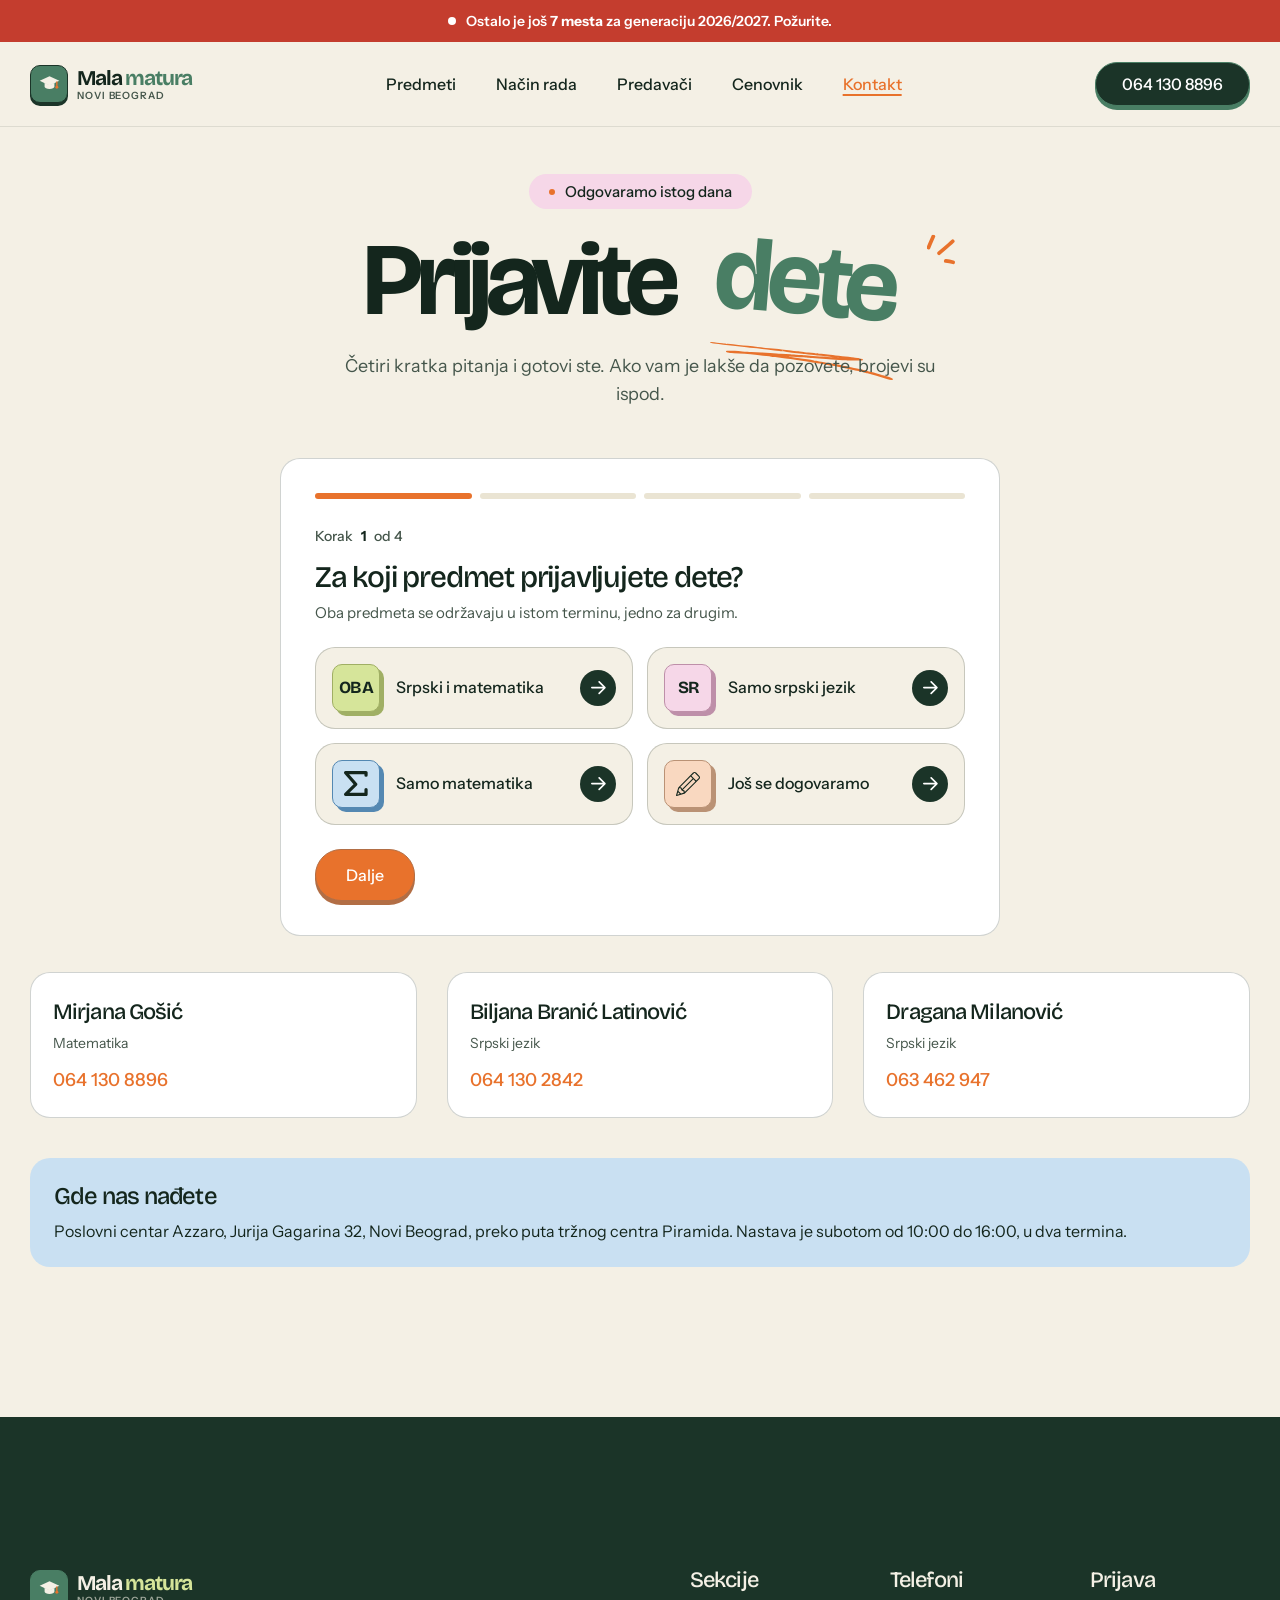
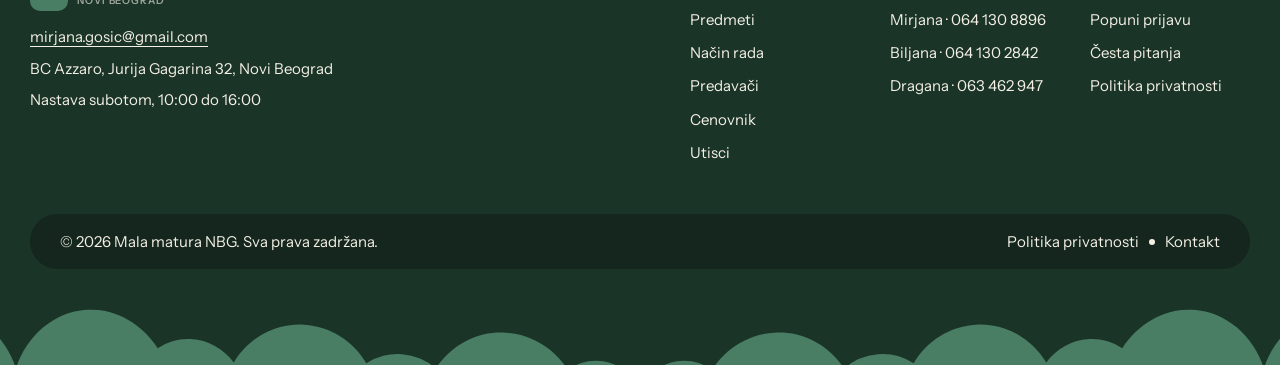
==== commit 81b5768b: "Novi logo sa diplomskom kapom i crvena traka sa brojem mesta Znak je diplomska kapa u zelenoj plocic" ====
--- a/kontakt.html
+++ b/kontakt.html
@@ -9,17 +9,25 @@
 <link rel="preconnect" href="https://fonts.googleapis.com">
 <link rel="preconnect" href="https://fonts.gstatic.com" crossorigin>
 <link href="https://fonts.googleapis.com/css2?family=Bricolage+Grotesque:opsz,wght@12..96,400..800&family=Instrument+Sans:ital,wght@0,400..700;1,400..700&display=swap" rel="stylesheet">
+<link rel="icon" href="images/favicon.svg" type="image/svg+xml">
 <link rel="stylesheet" href="styles.css">
 </head>
 <body>
 
 <a class="skip" href="#glavni">Preskoči na sadržaj</a>
 
+<!-- Broj slobodnih mesta se menja ovde, na sve tri strane -->
+<div class="topbar" role="status">
+  <span class="topbar__dot" aria-hidden="true"></span>
+  <p>Ostalo je još <b>7 mesta</b> za generaciju 2026/2027. Požurite.</p>
+</div>
+
+
 <header class="nav is-solid" id="nav">
   <div class="container nav__inner">
     <a class="nav__logo" href="index.html" aria-label="Mala matura NBG, početna strana">
-      <span class="nav__mark" aria-hidden="true">M</span>
-      <span class="nav__word">Mala matura<span>Novi Beograd</span></span>
+      <span class="nav__mark" aria-hidden="true"><img src="images/logo-cap.svg" alt=""></span>
+      <span class="nav__word">Mala <em>matura</em><span>Novi Beograd</span></span>
     </a>
     <nav class="nav__links" aria-label="Glavna navigacija">
       <a class="nav__link" href="index.html#predmeti">Predmeti</a>
@@ -248,8 +256,8 @@
     <div class="footer__grid">
       <div class="footer__brand">
         <a class="nav__logo" href="index.html">
-          <span class="nav__mark" aria-hidden="true">M</span>
-          <span class="nav__word">Mala matura<span>Novi Beograd</span></span>
+          <span class="nav__mark" aria-hidden="true"><img src="images/logo-cap.svg" alt=""></span>
+          <span class="nav__word">Mala <em>matura</em><span>Novi Beograd</span></span>
         </a>
         <div class="footer__meta">
           <a href="mailto:mirjana.gosic@gmail.com">mirjana.gosic@gmail.com</a>
--- a/styles.css
+++ b/styles.css
@@ -41,9 +41,11 @@
   --container:1460px;
   --gutter:20px;
   --nav-h:74px;
-}
-
-@media (min-width:810px){ :root{ --section-y:100px; --gutter:30px; --nav-h:92px; } }
+  --topbar-h:38px;
+  --red:#C43D2E;
+}
+
+@media (min-width:810px){ :root{ --section-y:100px; --gutter:30px; --nav-h:92px; --topbar-h:42px; } }
 @media (min-width:1200px){ :root{ --section-y:150px; } }
 
 /* ---------- Reset ---------- */
@@ -126,7 +128,7 @@
 /* ---------- Layout ---------- */
 .container{width:100%;max-width:var(--container);margin-inline:auto;padding-inline:var(--gutter)}
 .container--narrow{max-width:1080px}
-.section{padding-block:var(--section-y);position:relative;scroll-margin-top:calc(var(--nav-h) + 10px)}
+.section{padding-block:var(--section-y);position:relative;scroll-margin-top:calc(var(--nav-h) + var(--topbar-h) + 10px)}
 .section--cream2{background:var(--cream-2)}
 .section--blue{background:var(--blue);overflow:hidden}
 .section--lime{background:var(--lime);overflow:hidden}
@@ -207,9 +209,27 @@
 .headline{display:flex;flex-wrap:wrap;align-items:baseline;gap:0 .26em}
 .headline--center{justify-content:center;text-align:center}
 
+/* ---------- Traka sa brojem mesta ----------
+   Broj mesta se menja u sve tri HTML strane, u elementu .topbar */
+.topbar{
+  position:fixed;top:0;left:0;right:0;z-index:70;
+  min-height:var(--topbar-h);
+  background:var(--red);color:var(--white);
+  display:flex;align-items:center;justify-content:center;gap:10px;
+  padding:7px 16px;text-align:center;
+}
+.topbar p{margin:0;color:var(--white);font-size:14px;font-weight:600;line-height:1.3}
+.topbar b{font-weight:700}
+.topbar__dot{
+  width:8px;height:8px;border-radius:50%;background:var(--white);flex:none;
+  animation:kuc 1.8s ease-in-out infinite;
+}
+@keyframes kuc{0%,100%{opacity:1;transform:scale(1)}50%{opacity:.45;transform:scale(.78)}}
+@media (prefers-reduced-motion:reduce){ .topbar__dot{animation:none} }
+
 /* ---------- Nav ---------- */
 .nav{
-  position:fixed;top:0;left:0;right:0;z-index:60;
+  position:fixed;top:var(--topbar-h);left:0;right:0;z-index:60;
   background:transparent;
   transition:background-color .3s ease,box-shadow .3s ease;
 }
@@ -220,14 +240,19 @@
 }
 .nav__logo{display:inline-flex;align-items:center;gap:9px;text-decoration:none;min-height:44px}
 .nav__mark{
-  width:34px;height:34px;border-radius:var(--r-sm);
-  background:var(--green);color:var(--cream);
-  display:grid;place-items:center;
-  font-family:var(--font-display);font-weight:800;font-size:19px;letter-spacing:-.06em;
+  width:36px;height:36px;border-radius:var(--r-sm);
+  background:var(--green);
+  display:grid;place-items:center;flex:none;
   border:1px solid var(--ink-2);box-shadow:0 3px 0 0 var(--ink-2);
 }
+.nav__mark img{width:21px;height:auto}
 .nav__word{font-family:var(--font-display);font-weight:700;font-size:19px;letter-spacing:-.055em;line-height:1.05;color:var(--ink)}
-.nav__word span{display:block;font-size:11px;font-weight:500;letter-spacing:-.02em;color:var(--muted)}
+.nav__word em{font-style:normal;color:var(--green)}
+.nav__word span{
+  display:block;margin-top:2px;
+  font-family:var(--font-body);font-size:10px;font-weight:600;
+  letter-spacing:.09em;text-transform:uppercase;color:var(--muted);
+}
 .nav__links{display:none}
 .nav__link{
   text-decoration:none;font-size:16px;font-weight:500;color:var(--ink);
@@ -281,7 +306,7 @@
 }
 
 /* ---------- Hero ---------- */
-.hero{padding-top:calc(var(--nav-h) + 26px);position:relative;overflow:hidden}
+.hero{padding-top:calc(var(--nav-h) + var(--topbar-h) + 26px);position:relative;overflow:hidden}
 .hero__head{display:flex;flex-direction:column;align-items:center;gap:12px;text-align:center}
 .hero__buttons{display:flex;flex-wrap:wrap;justify-content:center;gap:20px;margin-top:26px}
 .hero__collage{
@@ -317,7 +342,7 @@
   .hero__fig--right{max-width:180px;justify-self:end;margin-bottom:90px}
 }
 @media (min-width:1200px){
-  .hero{padding-top:calc(var(--nav-h) + 54px)}
+  .hero{padding-top:calc(var(--nav-h) + var(--topbar-h) + 54px)}
   .hero__collage{margin-top:40px}
 }
 
@@ -470,8 +495,8 @@
 @media (min-width:810px){ .team{grid-template-columns:repeat(2,1fr);gap:30px} }
 @media (min-width:1200px){ .team{grid-template-columns:repeat(3,1fr)} }
 .teacher{
-  border-radius:var(--r-md);padding:20px 10px;
-  display:flex;flex-direction:column;
+  border-radius:var(--r-md);padding:26px 14px;
+  display:flex;flex-direction:column;min-height:180px;
 }
 .teacher--green{background:var(--green)}
 .teacher--lime{background:var(--lime)}
@@ -479,17 +504,11 @@
 .teacher__head{padding-inline:10px;display:flex;flex-direction:column;gap:4px}
 .teacher--green .teacher__head h3,.teacher--green .teacher__head p{color:var(--cream)}
 .teacher__role{font-size:15px}
-.teacher__photo{
-  margin-top:20px;border-radius:var(--r-sm);overflow:hidden;background:var(--cream);
-  aspect-ratio:1.04;display:grid;place-items:center;
-}
-.teacher__photo img{width:100%;height:100%;object-fit:cover}
-.teacher__ph{
-  width:100%;height:100%;display:grid;place-items:center;text-align:center;
-  padding:20px;font-size:14px;color:var(--muted);background:var(--cream);line-height:1.4;
-}
-.teacher__note{padding:20px 10px 0;text-align:right;font-size:15px}
-.teacher--green .teacher__note{color:var(--cream)}
+.teacher__note{
+  margin-top:auto;padding:24px 10px 0;font-size:15px;
+  border-top:1px solid var(--ink-10);
+}
+.teacher--green .teacher__note{color:var(--cream);border-top-color:var(--cream-20)}
 
 /* ---------- Informacije ---------- */
 .info{display:grid;gap:30px;align-items:center}
@@ -689,7 +708,9 @@
 @media (min-width:1200px){ .footer__grid{flex-direction:row;justify-content:space-between;gap:60px} }
 .footer__brand{display:flex;flex-direction:column;gap:14px;max-width:340px}
 .footer__brand .nav__word{color:var(--cream)}
+.footer__brand .nav__word em{color:var(--lime)}
 .footer__brand .nav__word span{color:var(--cream-60)}
+.footer__brand .nav__mark{border-color:var(--green);box-shadow:0 3px 0 0 var(--green)}
 .footer__meta{display:flex;flex-direction:column;gap:8px;font-size:15px;color:var(--cream)}
 .footer__meta a{text-decoration:underline;text-underline-offset:4px;text-decoration-thickness:1px}
 .footer__cols{display:flex;flex-wrap:wrap;gap:40px}
@@ -814,7 +835,7 @@
 .form-alert.is-visible{display:block}
 
 /* ---------- Kontakt strana ---------- */
-.page-head{padding-top:calc(var(--nav-h) + 40px);padding-bottom:20px}
+.page-head{padding-top:calc(var(--nav-h) + var(--topbar-h) + 40px);padding-bottom:20px}
 .contact-cards{display:grid;gap:20px;margin-top:36px}
 @media (min-width:810px){ .contact-cards{grid-template-columns:repeat(3,1fr);gap:30px} }
 .contact-card{
@@ -833,7 +854,7 @@
 }
 
 /* ---------- Pravna strana ---------- */
-.legal{padding-top:calc(var(--nav-h) + 40px)}
+.legal{padding-top:calc(var(--nav-h) + var(--topbar-h) + 40px)}
 .legal__body{max-width:760px;display:flex;flex-direction:column;gap:22px;margin-top:26px}
 .legal__body h2{font-size:clamp(24px,3vw,32px);letter-spacing:-.04em}
 .legal__body ul{display:flex;flex-direction:column;gap:8px;padding-left:20px;list-style:disc}
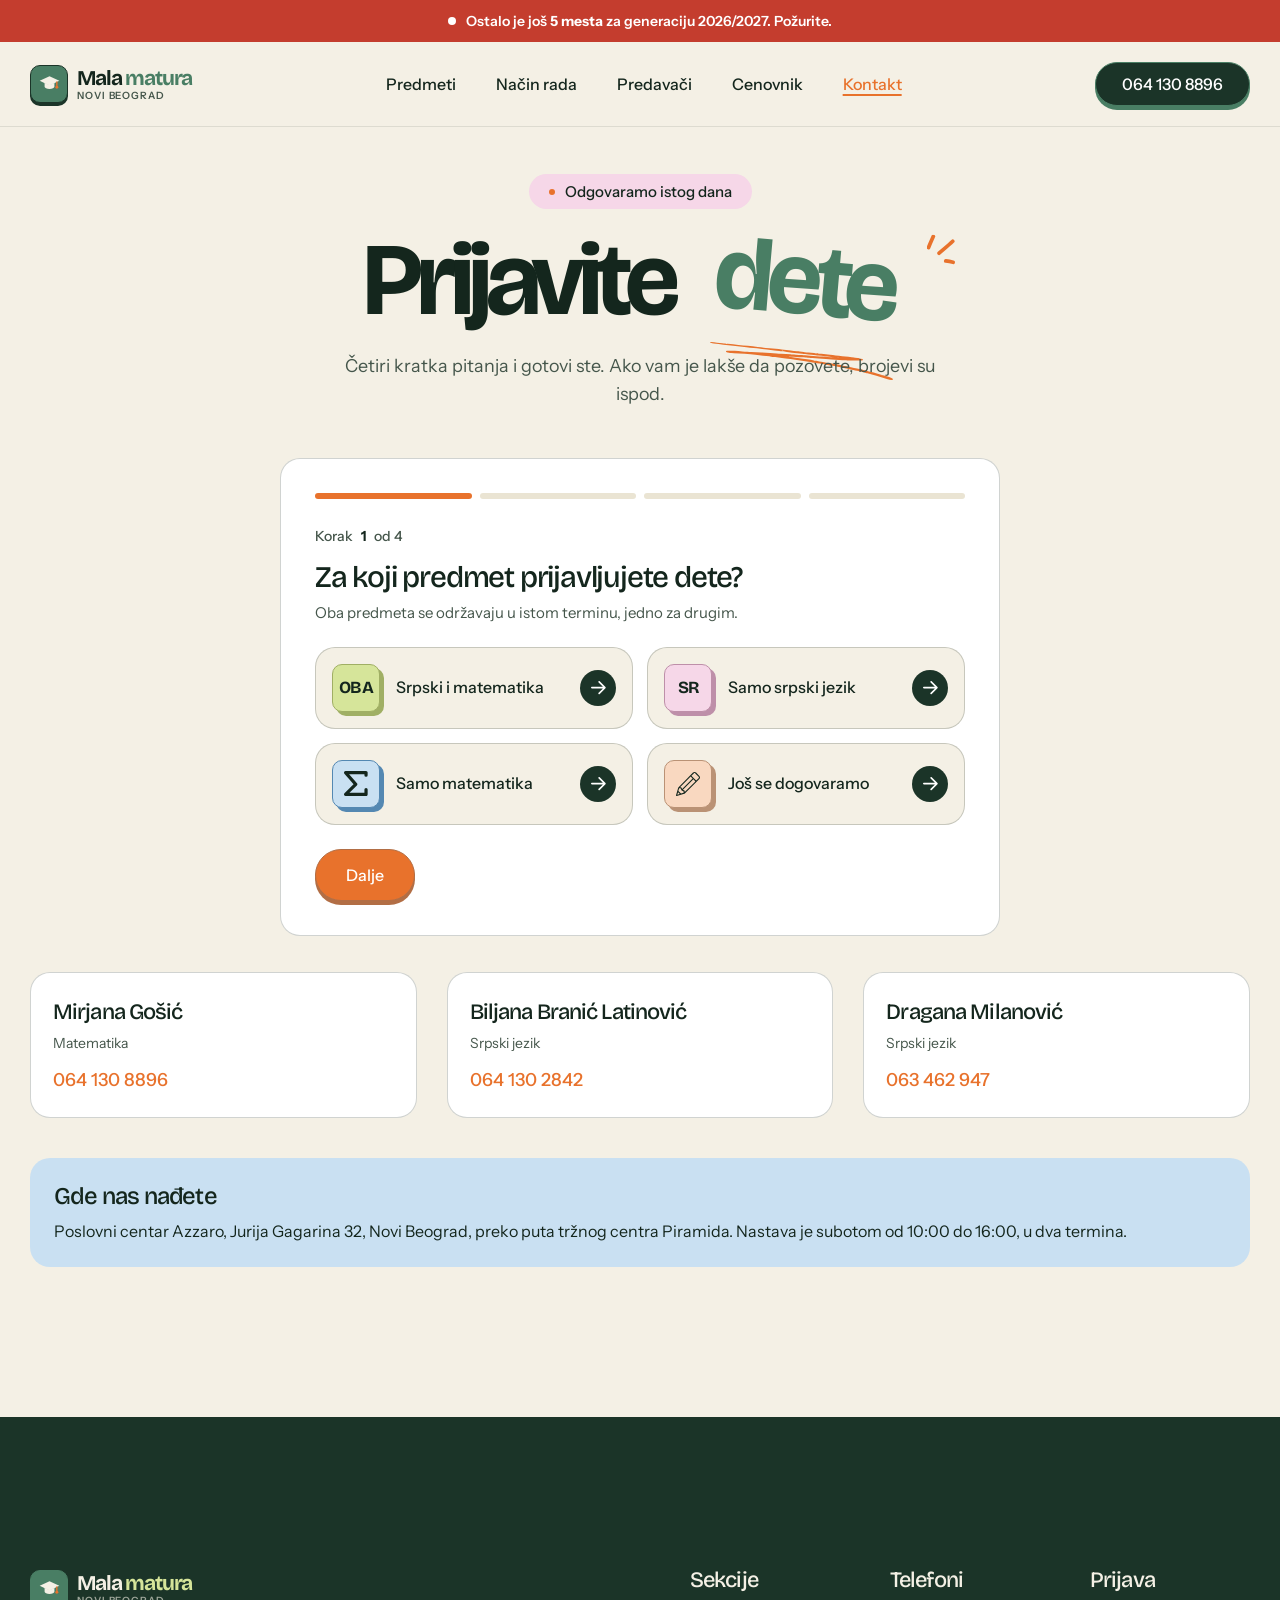
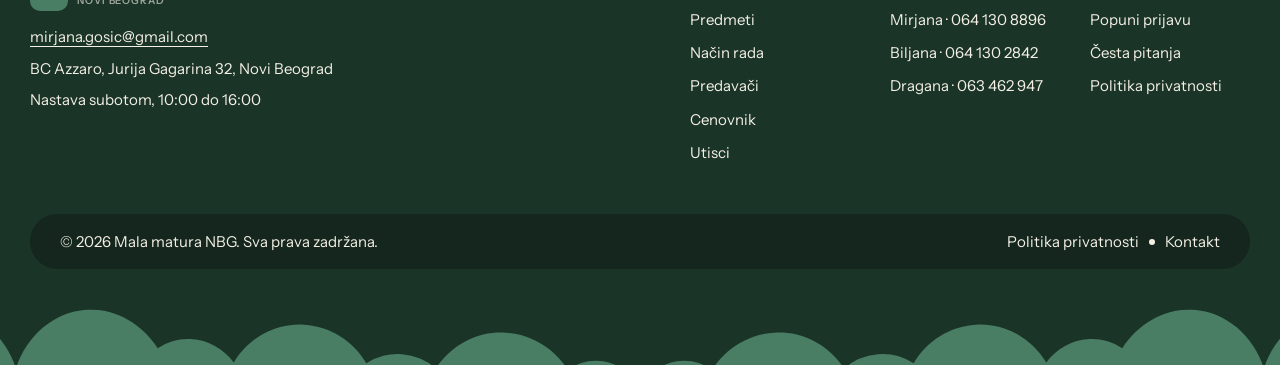
==== commit e62bed0e: "Pet preostalih mesta i ispravke opisa predavacica Co-Authored-By: Claude Opus 5 <noreply@anthropic.c" ====
--- a/kontakt.html
+++ b/kontakt.html
@@ -19,7 +19,7 @@
 <!-- Broj slobodnih mesta se menja ovde, na sve tri strane -->
 <div class="topbar" role="status">
   <span class="topbar__dot" aria-hidden="true"></span>
-  <p>Ostalo je još <b>7 mesta</b> za generaciju 2026/2027. Požurite.</p>
+  <p>Ostalo je još <b>5 mesta</b> za generaciju 2026/2027. Požurite.</p>
 </div>
 
 
